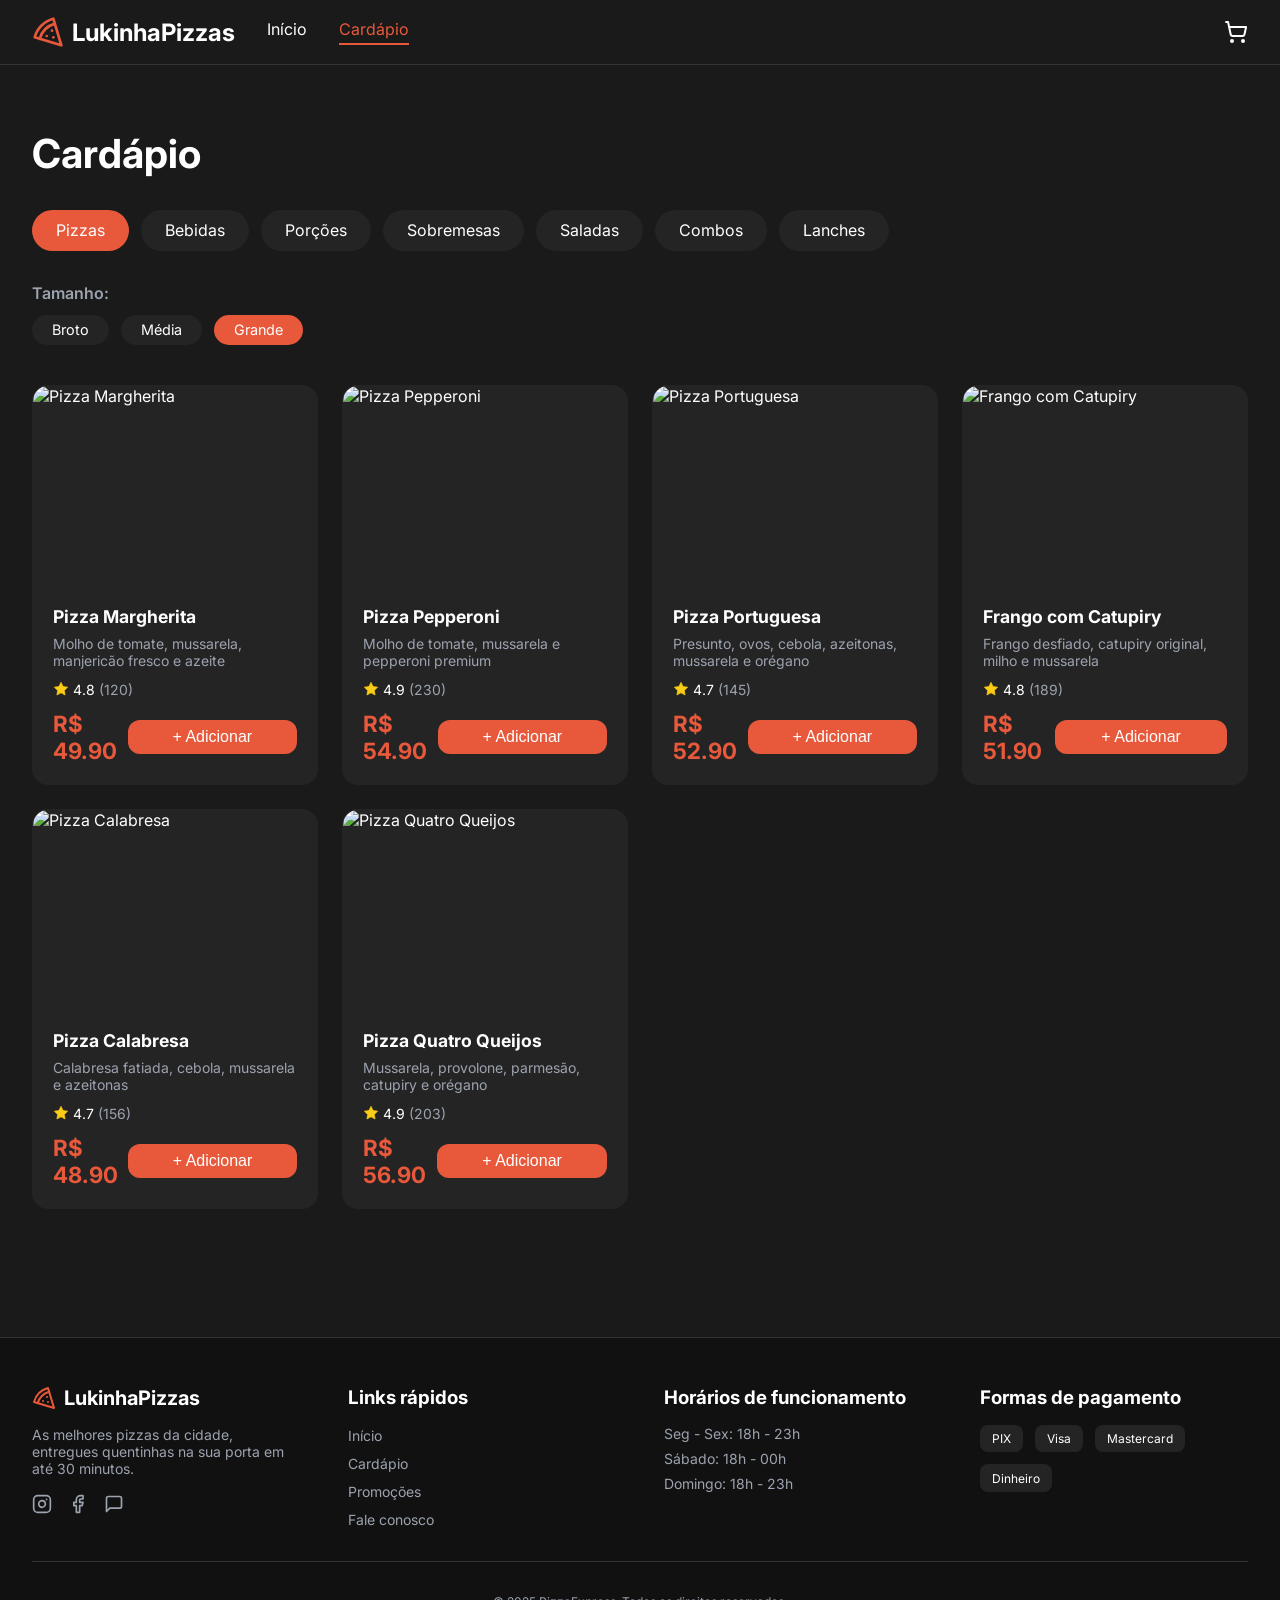
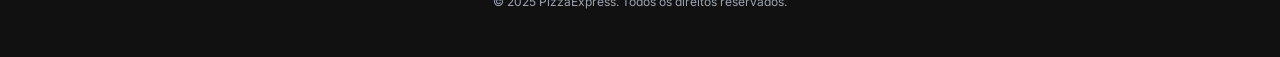
==== Sitema-de-pedidos-pizzaria/src/views/html/cardapio.html @ 5fce4c89 "feat: alteração no sistema de pizzaria, e correção de problemas" ====
<!DOCTYPE html>
<html lang="pt-BR">
<head>
  <meta charset="UTF-8" />
  <meta name="viewport" content="width=device-width, initial-scale=1.0" />
  <title>Cardápio – LukinhaPizzas</title>
  <link rel="preconnect" href="https://fonts.googleapis.com" />
  <link href="https://fonts.googleapis.com/css2?family=Inter:wght@400;600;700&display=swap" rel="stylesheet" />
  <link rel="stylesheet" href="css/inicio.css">
  <link rel="stylesheet" href="css/cardapio.css">
</head>


<body>


<!-- HEADER -->
<header>
  <div class="nav-inner">
    <a class="logo" href="index.html">
      <svg width="32" height="32" viewBox="0 0 24 24" fill="none" stroke="currentColor" stroke-width="2" stroke-linecap="round" stroke-linejoin="round">
        <path d="M15 11h.01"/><path d="M11 15h.01"/><path d="M16 16h.01"/>
        <path d="m2 16 20 6-6-20A20 20 0 0 0 2 16"/>
        <path d="M5.71 17.11a17.04 17.04 0 0 1 11.4-11.4"/>
      </svg>
      LukinhaPizzas
    </a>
    <nav>
      <a href="inicio.html">Início</a>
      <a href="cardapio.html" class="active">Cardápio</a>
    </nav>
    <div class="search-wrap">
      <button class="cart-btn">
        <svg width="24" height="24" viewBox="0 0 24 24" fill="none" stroke="currentColor" stroke-width="2" stroke-linecap="round" stroke-linejoin="round">
          <circle cx="8" cy="21" r="1"/><circle cx="19" cy="21" r="1"/>
          <path d="M2.05 2.05h2l2.66 12.42a2 2 0 0 0 2 1.58h9.78a2 2 0 0 0 1.95-1.57l1.65-7.43H5.12"/>
        </svg>
        <span class="cart-badge">2</span>
      </button>
    </div>
  </div>
</header>

<!-- MAIN -->
<main class="section">
  <h1 class="page-title">Cardápio</h1>

  <!-- CATEGORY FILTER -->
  <div class="filter-bar" id="category-bar"></div>

  <!-- SIZE FILTER (só aparece em Pizzas) -->
  <div class="size-wrap" id="size-wrap">
    <h3 class="size-label">Tamanho:</h3>
    <div class="filter-bar" id="size-bar"></div>
  </div>

  <!-- PRODUCT GRID -->
  <div class="product-grid" id="product-grid"></div>

  <!-- EMPTY STATE -->
  <div class="empty-state" id="empty-state" style="display:none">
    Nenhum produto disponível nesta categoria.
  </div>
</main>

<!-- FOOTER -->
<footer>
  <div class="footer-inner">
    <div class="footer-grid">
      <div>
        <div class="footer-logo">
          <svg width="24" height="24" viewBox="0 0 24 24" fill="none" stroke="currentColor" stroke-width="2" stroke-linecap="round" stroke-linejoin="round">
            <path d="M15 11h.01"/><path d="M11 15h.01"/><path d="M16 16h.01"/>
            <path d="m2 16 20 6-6-20A20 20 0 0 0 2 16"/>
            <path d="M5.71 17.11a17.04 17.04 0 0 1 11.4-11.4"/>
          </svg>
          LukinhaPizzas
        </div>
        <p class="footer-desc">As melhores pizzas da cidade, entregues quentinhas na sua porta em até 30 minutos.</p>
        <div class="social-links">
          <a href="#">
            <svg width="20" height="20" viewBox="0 0 24 24" fill="none" stroke="currentColor" stroke-width="2" stroke-linecap="round" stroke-linejoin="round">
              <rect width="20" height="20" x="2" y="2" rx="5" ry="5"/>
              <path d="M16 11.37A4 4 0 1 1 12.63 8 4 4 0 0 1 16 11.37z"/>
              <line x1="17.5" x2="17.51" y1="6.5" y2="6.5"/>
            </svg>
          </a>
          <a href="#">
            <svg width="20" height="20" viewBox="0 0 24 24" fill="none" stroke="currentColor" stroke-width="2" stroke-linecap="round" stroke-linejoin="round">
              <path d="M18 2h-3a5 5 0 0 0-5 5v3H7v4h3v8h4v-8h3l1-4h-4V7a1 1 0 0 1 1-1h3z"/>
            </svg>
          </a>
          <a href="#">
            <svg width="20" height="20" viewBox="0 0 24 24" fill="none" stroke="currentColor" stroke-width="2" stroke-linecap="round" stroke-linejoin="round">
              <path d="M21 15a2 2 0 0 1-2 2H7l-4 4V5a2 2 0 0 1 2-2h14a2 2 0 0 1 2 2z"/>
            </svg>
          </a>
        </div>
      </div>
      <div class="footer-col">
        <h3>Links rápidos</h3>
        <ul>
          <li><a href="index.html">Início</a></li>
          <li><a href="cardapio.html">Cardápio</a></li>
          <li><a href="#">Promoções</a></li>
          <li><a href="#">Fale conosco</a></li>
        </ul>
      </div>
      <div class="footer-col">
        <h3>Horários de funcionamento</h3>
        <ul style="gap:.5rem">
          <li><p>Seg - Sex: 18h - 23h</p></li>
          <li><p>Sábado: 18h - 00h</p></li>
          <li><p>Domingo: 18h - 23h</p></li>
        </ul>
      </div>
      <div class="footer-col">
        <h3>Formas de pagamento</h3>
        <div class="payment-badges">
          <span class="badge">PIX</span>
          <span class="badge">Visa</span>
          <span class="badge">Mastercard</span>
          <span class="badge">Dinheiro</span>
        </div>
      </div>
    </div>
    <div class="footer-bottom">© 2025 PizzaExpress. Todos os direitos reservados.</div>
  </div>
</footer>
<script src="../../repositories/Pedidorepository.js"></script>
<script src="../../repositories/Produtorepository.js"></script>
<script src="../../models/PedidoSingleton.js"></script>
<script src="../../models/ProdutoFactory.js"></script>
<script src="../../models/cart.js"></script>
<script src="../../services/PedidoService.js"></script>
<script src="../../controllers/PedidoController.js"></script>
<script src="../../controllers/ProdutoController.js"></script>
<script src="../../models/cardapio.js"></script>
<script>
  /* ── DATA ── */
  const produtoRepo = new ProdutoRepository();
const todasCategorias = produtoRepo.buscarCategorias();
const menuData = {};
todasCategorias.forEach(cat => { 
  menuData[cat] = produtoRepo.buscarPorCategoria(cat).map(p => ({
    name: p.nome, description: p.descricao,
    rating: p.avaliacao, reviews: p.reviews,
    price: p.preco, image: p.imagem
  }));
});

  const categories = Object.keys(menuData);
  const sizes = [
  { label: 'Broto',  multiplicador: 0.7  },
  { label: 'Média',  multiplicador: 0.85 },
  { label: 'Grande', multiplicador: 1.0  }
];
  let selectedCategory = 'Pizzas';
  let selectedSize = 'Grande';

  /* ── RENDER CATEGORY BUTTONS ── */
  const categoryBar = document.getElementById('category-bar');
  categories.forEach(cat => {
    const btn = document.createElement('button');
    btn.className = 'filter-btn' + (cat === selectedCategory ? ' active' : '');
    btn.textContent = cat;
    btn.onclick = () => {
      selectedCategory = cat;
      document.querySelectorAll('#category-bar .filter-btn').forEach(b => b.classList.remove('active'));
      btn.classList.add('active');
      renderSizeFilter();
      renderProducts();
    };
    categoryBar.appendChild(btn);
  });

  /* ── RENDER SIZE BUTTONS ── */
  const sizeBar = document.getElementById('size-bar');
  const sizeWrap = document.getElementById('size-wrap');

  function renderSizeFilter() {
    sizeWrap.style.display = selectedCategory === 'Pizzas' ? 'block' : 'none';
  }

  sizes.forEach(size => {
  const btn = document.createElement('button');
  btn.className = 'filter-btn filter-btn--sm' + (size.label === selectedSize ? ' active' : '');
  btn.textContent = `${size.label}`;
  btn.dataset.multiplicador = size.multiplicador;
  btn.onclick = () => {
    selectedSize = size.label;
    document.querySelectorAll('#size-bar .filter-btn').forEach(b => b.classList.remove('active'));
    btn.classList.add('active');
  };
  sizeBar.appendChild(btn);
});

  renderSizeFilter();

  /* ── RENDER PRODUCTS ── */
  const grid = document.getElementById('product-grid');
  const emptyState = document.getElementById('empty-state');

  function renderProducts() {
    const products = menuData[selectedCategory] || [];
    grid.innerHTML = '';

    if (products.length === 0) {
      grid.style.display = 'none';
      emptyState.style.display = 'block';
      return;
    }

    grid.style.display = 'grid';
    emptyState.style.display = 'none';
    products.forEach(p => {
      const card = document.createElement('div');
      card.className = 'menu-card';
      card.innerHTML = `
        <div class="menu-card__img">
          <img src="${p.image}" alt="${p.name}" loading="lazy" />
        </div>
        <div class="menu-card__body">
          <h3>${p.name}</h3>
          <p>${p.description}</p>
          <div class="menu-card__rating">
            <svg width="16" height="16" viewBox="0 0 24 24" fill="#FACC15" stroke="#FACC15" stroke-width="1">
              <polygon points="12 2 15.09 8.26 22 9.27 17 14.14 18.18 21.02 12 17.77 5.82 21.02 7 14.14 2 9.27 8.91 8.26 12 2"/>
            </svg>
            <span>${p.rating}</span>
            <span class="muted">(${p.reviews})</span>
          </div>
          <div class="menu-card__footer">
            <span class="menu-card__price">R$ ${p.price.toFixed(2)}</span>
            <button class="btn-add" data-name="${p.name}" data-price="${p.price}" data-image="${p.image}">+ Adicionar</button>
          </div>
        </div>`;
      grid.appendChild(card);
    });

    bindCardapioButtons();
  }

  renderProducts();
</script>
</body>
</html>
---- Sitema-de-pedidos-pizzaria/src/views/html/css/inicio.css ----
*, *::before, *::after { box-sizing: border-box; margin: 0; padding: 0; }

:root {
  --bg: #1A1A1A;
  --bg2: #242424;
  --bg3: #2A2A2A;
  --border: #333;
  --accent: #E8593C;
  --accent-hover: #d14d31;
  --text: #fff;
  --muted: #9CA3AF;
}

body {
  font-family: 'Inter', -apple-system, BlinkMacSystemFont, sans-serif;
  background: var(--bg);
  color: var(--text);
  min-height: 100vh;
}

/* ── HEADER ── */
header {
  position: sticky;
  top: 0;
  z-index: 50;
  background: var(--bg);
  border-bottom: 1px solid var(--border);
}
.nav-inner {
  max-width: 1440px;
  margin: 0 auto;
  padding: 1rem 2rem;
  display: flex;
  align-items: center;
  gap: 2rem;
}
.logo {
  display: flex;
  align-items: center;
  gap: .5rem;
  font-size: 1.5rem;
  font-weight: 700;
  text-decoration: none;
  color: var(--text);
  white-space: nowrap;
}
.logo svg { color: var(--accent); }
nav { display: flex; gap: 2rem; }
nav a {
  text-decoration: none;
  color: var(--text);
  transition: color .2s;
  padding-bottom: .25rem;
  border-bottom: 2px solid trasnparent;
}
nav a:hover { color: var(--accent); }
nav a.active {
  color: var(--accent);
  border-bottom: 2px solid var(--accent);
}
.search-wrap {
  flex: 1;
  display: flex;
  align-items: center;
  justify-content: flex-end;
  gap: 1rem;
}
.search-box {
  position: relative;
  flex: 1;
  max-width: 26rem;
}
.search-box svg {
  position: absolute;
  left: 1rem;
  top: 50%;
  transform: translateY(-50%);
  color: var(--muted);
}
.search-box input {
  width: 100%;
  background: var(--bg2);
  color: var(--text);
  border: none;
  border-radius: 9999px;
  padding: .75rem 1rem .75rem 3rem;
  font-size: 1rem;
  outline: none;
  transition: box-shadow .2s;
}
.search-box input:focus { box-shadow: 0 0 0 2px var(--accent); }
.cart-btn {
  position: relative;
  background: none;
  border: none;
  color: var(--text);
  cursor: pointer;
  transition: color .2s;
}
.cart-btn:hover { color: var(--accent); }
.cart-badge {
  position: absolute;
  top: -8px;
  right: -8px;
  background: var(--accent);
  color: #fff;
  font-size: .65rem;
  font-weight: 700;
  border-radius: 9999px;
  width: 1.25rem;
  height: 1.25rem;
  display: flex;
  align-items: center;
  justify-content: center;
}

/* ── HERO ── */
.hero {
  position: relative;
  width: 100%;
  height: 480px;
  overflow: hidden;
}
.slide {
  position: absolute;
  inset: 0;
  background-size: cover;
  background-position: center;
  opacity: 0;
  transition: opacity .5s;
}
.slide.active { opacity: 1; }
.slide-content {
  max-width: 1440px;
  margin: 0 auto;
  padding: 0 2rem;
  height: 100%;
  display: flex;
  align-items: center;
}
.slide-text { max-width: 36rem; }
.slide-text h1 {
  font-size: 3.5rem;
  font-weight: 700;
  line-height: 1.1;
  margin-bottom: 1rem;
}
.slide-text p {
  font-size: 1.2rem;
  color: #d1d5db;
  margin-bottom: 2rem;
}
.btn-primary {
  background: var(--accent);
  color: #fff;
  border: none;
  border-radius: 9999px;
  padding: 1rem 2rem;
  font-size: 1.1rem;
  cursor: pointer;
  transition: background .2s;
  text-decoration: none;
  display: inline-block;
}
.btn-primary:hover { background: var(--accent-hover); }
.arrow-btn {
  position: absolute;
  top: 50%;
  transform: translateY(-50%);
  background: rgba(0,0,0,.5);
  border: none;
  color: #fff;
  border-radius: 9999px;
  padding: .75rem;
  cursor: pointer;
  display: flex;
  align-items: center;
  justify-content: center;
  transition: background .2s;
}
.arrow-btn:hover { background: rgba(0,0,0,.75); }
.arrow-prev { left: 2rem; }
.arrow-next { right: 2rem; }
.dots {
  position: absolute;
  bottom: 2rem;
  left: 50%;
  transform: translateX(-50%);
  display: flex;
  gap: .75rem;
}
.dot {
  width: .75rem;
  height: .75rem;
  border-radius: 9999px;
  background: rgba(255,255,255,.5);
  border: none;
  cursor: pointer;
  transition: background .2s;
}
.dot.active { background: var(--accent); }

/* ── SECTION SHARED ── */
.section {
  max-width: 1440px;
  margin: 0 auto;
  padding: 4rem 2rem;
}
.section-header {
  display: flex;
  align-items: center;
  justify-content: space-between;
  margin-bottom: 1.5rem;
}
.section-header h2, .section > h2 {
  font-size: 1.875rem;
  font-weight: 700;
  margin-bottom: 1.5rem;
}
.section-header a {
  color: var(--accent);
  text-decoration: none;
}
.section-header a:hover { text-decoration: underline; }

/* ── CATEGORIES ── */
.categories-wrap { position: relative; }
.categories-scroll {
  display: flex;
  gap: 1rem;
  overflow-x: auto;
  padding-bottom: 1rem;
  scrollbar-width: none;
}
.categories-scroll::-webkit-scrollbar { display: none; }
.category-card {
  flex-shrink: 0;
  width: 150px;
  height: 100px;
  background: var(--bg2);
  border-radius: 1rem;
  display: flex;
  flex-direction: column;
  align-items: center;
  justify-content: center;
  cursor: pointer;
  border: 1px solid transparent;
  transition: background .2s, border-color .2s;
  gap: .5rem;
  font-size: .875rem;
  font-weight: 700;
}
.category-card:hover {
  background: var(--bg3);
  border-color: var(--accent);
}
.category-card .emoji { font-size: 2.5rem; }
.fade-right {
  position: absolute;
  right: 0;
  top: 0;
  bottom: 0;
  width: 6rem;
  background: linear-gradient(to left, var(--bg), transparent);
  pointer-events: none;
}

/* ── PRODUCTS ── */
.products-track-wrap { overflow: hidden; }
.products-track {
  display: flex;
  gap: 1rem;
  transition: transform .5s;
}
.product-card {
  flex-shrink: 0;
  width: 220px;
  background: var(--bg2);
  border-radius: 1rem;
  overflow: hidden;
}
.product-img {
  height: 150px;
  overflow: hidden;
}
.product-img img {
  width: 100%;
  height: 100%;
  object-fit: cover;
}
.product-info { padding: 1rem; }
.product-info h3 { font-weight: 700; margin-bottom: .5rem; }
.product-info p {
  color: var(--muted);
  font-size: .875rem;
  margin-bottom: .5rem;
  display: -webkit-box;
  -webkit-line-clamp: 2;
  -webkit-box-orient: vertical;
  overflow: hidden;
}
.rating {
  display: flex;
  align-items: center;
  gap: .25rem;
  font-size: .875rem;
  margin-bottom: .5rem;
}
.rating .muted { color: var(--muted); }
.price {
  color: var(--accent);
  font-size: 1.25rem;
  font-weight: 700;
  margin-bottom: .75rem;
}
.btn-add {
  width: 100%;
  background: var(--accent);
  color: #fff;
  border: none;
  border-radius: .75rem;
  padding: .5rem;
  font-size: 1rem;
  cursor: pointer;
  transition: background .2s;
}
.btn-add:hover { background: var(--accent-hover); }

/* ── FOOTER ── */
footer {
  background: #111;
  border-top: 1px solid var(--border);
  margin-top: 4rem;
}
.footer-inner {
  max-width: 1440px;
  margin: 0 auto;
  padding: 3rem 2rem;
}
.footer-grid {
  display: grid;
  grid-template-columns: repeat(4, 1fr);
  gap: 3rem;
  margin-bottom: 2rem;
}
.footer-logo {
  display: flex;
  align-items: center;
  gap: .5rem;
  margin-bottom: 1rem;
  font-size: 1.25rem;
  font-weight: 700;
}
.footer-logo svg { color: var(--accent); }
.footer-desc {
  color: var(--muted);
  font-size: .875rem;
  margin-bottom: 1rem;
}
.social-links { display: flex; gap: 1rem; }
.social-links a {
  color: var(--muted);
  transition: color .2s;
}
.social-links a:hover { color: var(--accent); }
.footer-col h3 { font-weight: 700; margin-bottom: 1rem; }
.footer-col ul { list-style: none; display: flex; flex-direction: column; gap: .5rem; }
.footer-col ul a {
  color: var(--muted);
  font-size: .875rem;
  text-decoration: none;
  transition: color .2s;
}
.footer-col ul a:hover { color: var(--accent); }
.footer-col p { color: var(--muted); font-size: .875rem; }
.payment-badges { display: flex; gap: .75rem; flex-wrap: wrap; margin-top: .25rem; }
.badge {
  background: var(--bg2);
  padding: .4rem .75rem;
  border-radius: .5rem;
  font-size: .75rem;
}
.footer-bottom {
  padding-top: 2rem;
  border-top: 1px solid var(--border);
  text-align: center;
  color: var(--muted);
  font-size: .75rem;
}

/* SVG icons */
svg { display: inline-block; vertical-align: middle; }


/* busca */
.search-box { position: relative; }

.search-results {
  display: none;
  position: absolute;
  top: calc(100% + .5rem);
  left: 0;
  right: 0;
  background: #242424;
  border: 1px solid #333;
  border-radius: 1rem;
  overflow: hidden;
  z-index: 100;
  max-height: 320px;
  overflow-y: auto;
}

.search-item {
  display: flex;
  align-items: center;
  gap: .75rem;
  padding: .75rem 1rem;
  cursor: pointer;
  transition: background .2s;
}
.search-item:hover { background: #2A2A2A; }
.search-item img {
  width: 48px;
  height: 48px;
  object-fit: cover;
  border-radius: .5rem;
  flex-shrink: 0;
}
.search-item div { display: flex; flex-direction: column; gap: .2rem; }
.search-item__name { font-size: .9rem; font-weight: 600; }
.search-item__price { font-size: .85rem; color: #E8593C; font-weight: 700; }
.search-empty { padding: 1rem; text-align: center; color: #9CA3AF; }
---- Sitema-de-pedidos-pizzaria/src/views/html/css/cardapio.css ----
/* ── CARDÁPIO PAGE ── */

.page-title {
  font-size: 2.5rem;
  font-weight: 700;
  margin-bottom: 2rem;
}

/* ── FILTER BAR ── */
.filter-bar {
  display: flex;
  gap: .75rem;
  overflow-x: auto;
  padding-bottom: .5rem;
  scrollbar-width: none;
  margin-bottom: 1.5rem;
}
.filter-bar::-webkit-scrollbar { display: none; }

.filter-btn {
  flex-shrink: 0;
  padding: .65rem 1.5rem;
  border-radius: 9999px;
  border: none;
  background: var(--bg2);
  color: var(--text);
  font-size: 1rem;
  font-family: inherit;
  cursor: pointer;
  white-space: nowrap;
  transition: background .2s, color .2s;
}
.filter-btn:hover { background: var(--bg3); }
.filter-btn.active {
  background: var(--accent);
  color: #fff;
}

.filter-btn--sm {
  padding: .4rem 1.25rem;
  font-size: .9rem;
}

/* ── SIZE FILTER WRAPPER ── */
.size-wrap { margin-bottom: 2rem; }
.size-label {
  font-size: 1rem;
  font-weight: 600;
  margin-bottom: .75rem;
  color: var(--muted);
}

/* ── PRODUCT GRID ── */
.product-grid {
  display: grid;
  grid-template-columns: repeat(4, 1fr);
  gap: 1.5rem;
}

@media (max-width: 1200px) { .product-grid { grid-template-columns: repeat(3, 1fr); } }
@media (max-width: 860px)  { .product-grid { grid-template-columns: repeat(2, 1fr); } }
@media (max-width: 560px)  { .product-grid { grid-template-columns: 1fr; } }

/* ── MENU CARD ── */
.menu-card {
  background: var(--bg2);
  border-radius: 1rem;
  overflow: hidden;
  border: 1px solid transparent;
  transition: border-color .2s, transform .2s;
}
.menu-card:hover {
  border-color: var(--accent);
  transform: translateY(-2px);
}
.menu-card__img {
  height: 200px;
  overflow: hidden;
}
.menu-card__img img {
  width: 100%;
  height: 100%;
  object-fit: cover;
  transition: transform .3s;
}
.menu-card:hover .menu-card__img img { transform: scale(1.05); }

.menu-card__body { padding: 1.25rem; }
.menu-card__body h3 {
  font-size: 1.1rem;
  font-weight: 700;
  margin-bottom: .5rem;
}
.menu-card__body p {
  color: var(--muted);
  font-size: .875rem;
  margin-bottom: .75rem;
  display: -webkit-box;
  -webkit-line-clamp: 2;
  -webkit-box-orient: vertical;
  overflow: hidden;
}
.menu-card__rating {
  display: flex;
  align-items: center;
  gap: .25rem;
  font-size: .875rem;
  margin-bottom: .75rem;
}
.menu-card__rating .muted { color: var(--muted); }

.menu-card__footer {
  display: flex;
  align-items: center;
  justify-content: space-between;
  gap: .5rem;
}
.menu-card__price {
  color: var(--accent);
  font-size: 1.4rem;
  font-weight: 700;
}

/* ── EMPTY STATE ── */
.empty-state {
  text-align: center;
  padding: 4rem 0;
  color: var(--muted);
  font-size: 1.1rem;
}
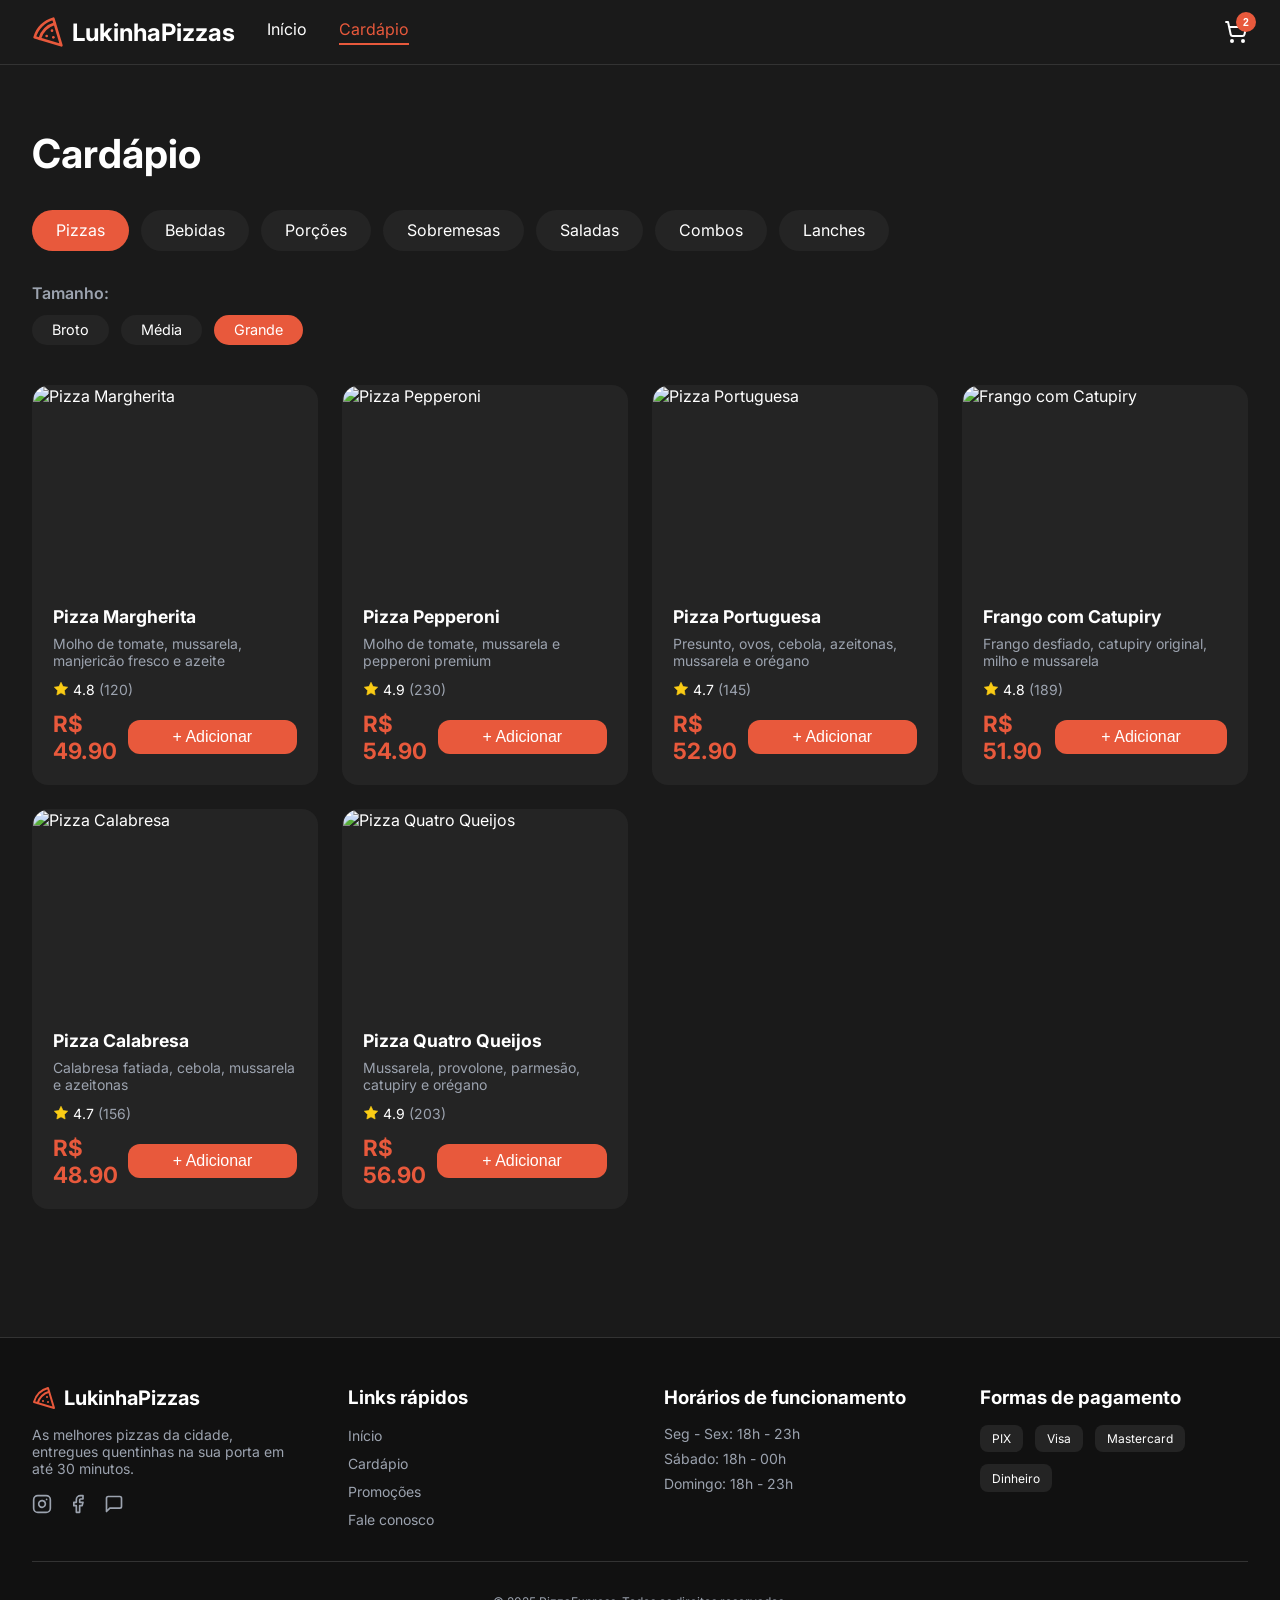
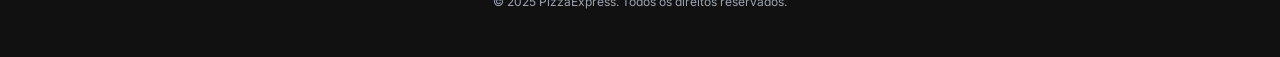
==== commit 65ea5377: "Refatoração inicial para MVC" ====
--- a/Sitema-de-pedidos-pizzaria/src/views/html/cardapio.html
+++ b/Sitema-de-pedidos-pizzaria/src/views/html/cardapio.html
@@ -8,6 +8,7 @@
   <link href="https://fonts.googleapis.com/css2?family=Inter:wght@400;600;700&display=swap" rel="stylesheet" />
   <link rel="stylesheet" href="css/inicio.css">
   <link rel="stylesheet" href="css/cardapio.css">
+  <link rel="stylesheet" href="css/responsive.css">
 </head>
 
 
--- a/Sitema-de-pedidos-pizzaria/src/views/html/css/inicio.css
+++ b/Sitema-de-pedidos-pizzaria/src/views/html/css/inicio.css
@@ -133,12 +133,15 @@
 .slide-content {
   max-width: 1440px;
   margin: 0 auto;
-  padding: 0 2rem;
+  padding: 0 1rem;
   height: 100%;
   display: flex;
   align-items: center;
-}
-.slide-text { max-width: 36rem; }
+  overflow: hidden;
+  width: 100%;
+  box-sizing: border-box;
+}
+.slide-text { max-width: min(36rem, 90vw); }
 .slide-text h1 {
   font-size: 3.5rem;
   font-weight: 700;
--- a/Sitema-de-pedidos-pizzaria/src/views/html/css/responsive.css
+++ b/Sitema-de-pedidos-pizzaria/src/views/html/css/responsive.css
@@ -0,0 +1,130 @@
+/* ============================================================
+   responsive.css — responsividade para mobile
+   ============================================================ */
+
+@media (max-width: 768px) {
+
+  /* ── HEADER ── */
+  .nav-inner {
+    flex-wrap: nowrap;
+    padding: .75rem 1rem;
+    gap: .5rem;
+    justify-content: space-between;
+  }
+  .logo { font-size: 1.1rem; }
+  .logo svg { width: 24px; height: 24px; }
+  nav { gap: .75rem; }
+  nav a { font-size: .85rem; }
+  .search-wrap { flex: none; }
+  .search-box { display: none; }
+
+  /* ── HERO ── */
+  .hero { height: 280px; overflow: hidden; }
+
+  .slide-content {
+    padding: 0 1.25rem;
+    width: 100%;
+    max-width: 100%;
+  }
+
+  .slide-text {
+    max-width: 100%;
+    width: 100%;
+    overflow: hidden;
+  }
+
+  .slide-text h1 {
+    font-size: 1.4rem;
+    line-height: 1.2;
+    margin-bottom: .5rem;
+    word-break: break-word;
+    overflow-wrap: break-word;
+  }
+
+  .slide-text p {
+    font-size: .9rem;
+    margin-bottom: 1rem;
+  }
+
+  .btn-primary { padding: .6rem 1.2rem; font-size: .9rem; }
+  .arrow-btn { display: none; }
+  .dots { bottom: 1rem; }
+
+  /* ── SECTION ── */
+  .section { padding: 1.5rem 1rem; }
+  .section-header h2,
+  .section > h2 { font-size: 1.4rem; }
+
+  /* ── CATEGORIES ── */
+  .category-card { width: 100px; height: 75px; }
+  .category-card .emoji { font-size: 1.6rem; }
+  .category-card span:last-child { font-size: .75rem; }
+
+  /* ── PRODUCTS CAROUSEL ── */
+  .product-card { width: 150px; }
+  .product-img  { height: 110px; }
+  .product-info h3 { font-size: .85rem; }
+  .price { font-size: 1rem; }
+  .btn-add { font-size: .8rem; padding: .4rem; }
+
+  /* ── CARDAPIO ── */
+  .page-title { font-size: 1.5rem; margin-bottom: 1rem; }
+  .filter-bar { gap: .4rem; margin-bottom: 1rem; }
+  .filter-btn { padding: .5rem .9rem; font-size: .8rem; }
+
+  .product-grid {
+    grid-template-columns: repeat(2, 1fr);
+    gap: .75rem;
+  }
+  .menu-card__img     { height: 130px; }
+  .menu-card__body    { padding: .75rem; }
+  .menu-card__body h3 { font-size: .9rem; margin-bottom: .3rem; }
+  .menu-card__body p  { font-size: .78rem; }
+  .menu-card__price   { font-size: 1rem; }
+  .menu-card__footer  { flex-direction: column; gap: .4rem; }
+  .btn-add { width: 100%; font-size: .82rem; }
+
+  /* ── CHECKOUT ── */
+  .checkout-grid   { grid-template-columns: 1fr; }
+  .form-row        { grid-template-columns: 1fr; }
+  .form-row--3     { grid-template-columns: 1fr; }
+  .span-2          { grid-column: span 1; }
+  .payment-options { grid-template-columns: 1fr; }
+  .sticky-card     { position: static; }
+  .checkout-card   { padding: 1.25rem; }
+  .order-total-final strong { font-size: 1.5rem; }
+
+  /* ── FOOTER ── */
+  .footer-grid {
+    grid-template-columns: 1fr;
+    gap: 1.5rem;
+  }
+  .footer-inner { padding: 1.5rem 1rem; }
+
+  /* ── CART MODAL ── */
+  .cart-modal__panel { width: 100vw; }
+}
+
+@media (max-width: 480px) {
+
+  /* ── HERO ── */
+  .hero { height: 220px; }
+
+  .slide-text {
+    max-width: 85%;
+  }
+
+  .slide-text h1 {
+    font-size: 1.2rem;
+    word-break: break-word;
+    overflow-wrap: break-word;
+  }
+
+  .slide-text p { display: none; }
+
+  /* ── HEADER ── */
+  nav a { font-size: .78rem; }
+
+  /* ── PRODUCTS GRID ── */
+  .product-grid { grid-template-columns: 1fr; }
+}
